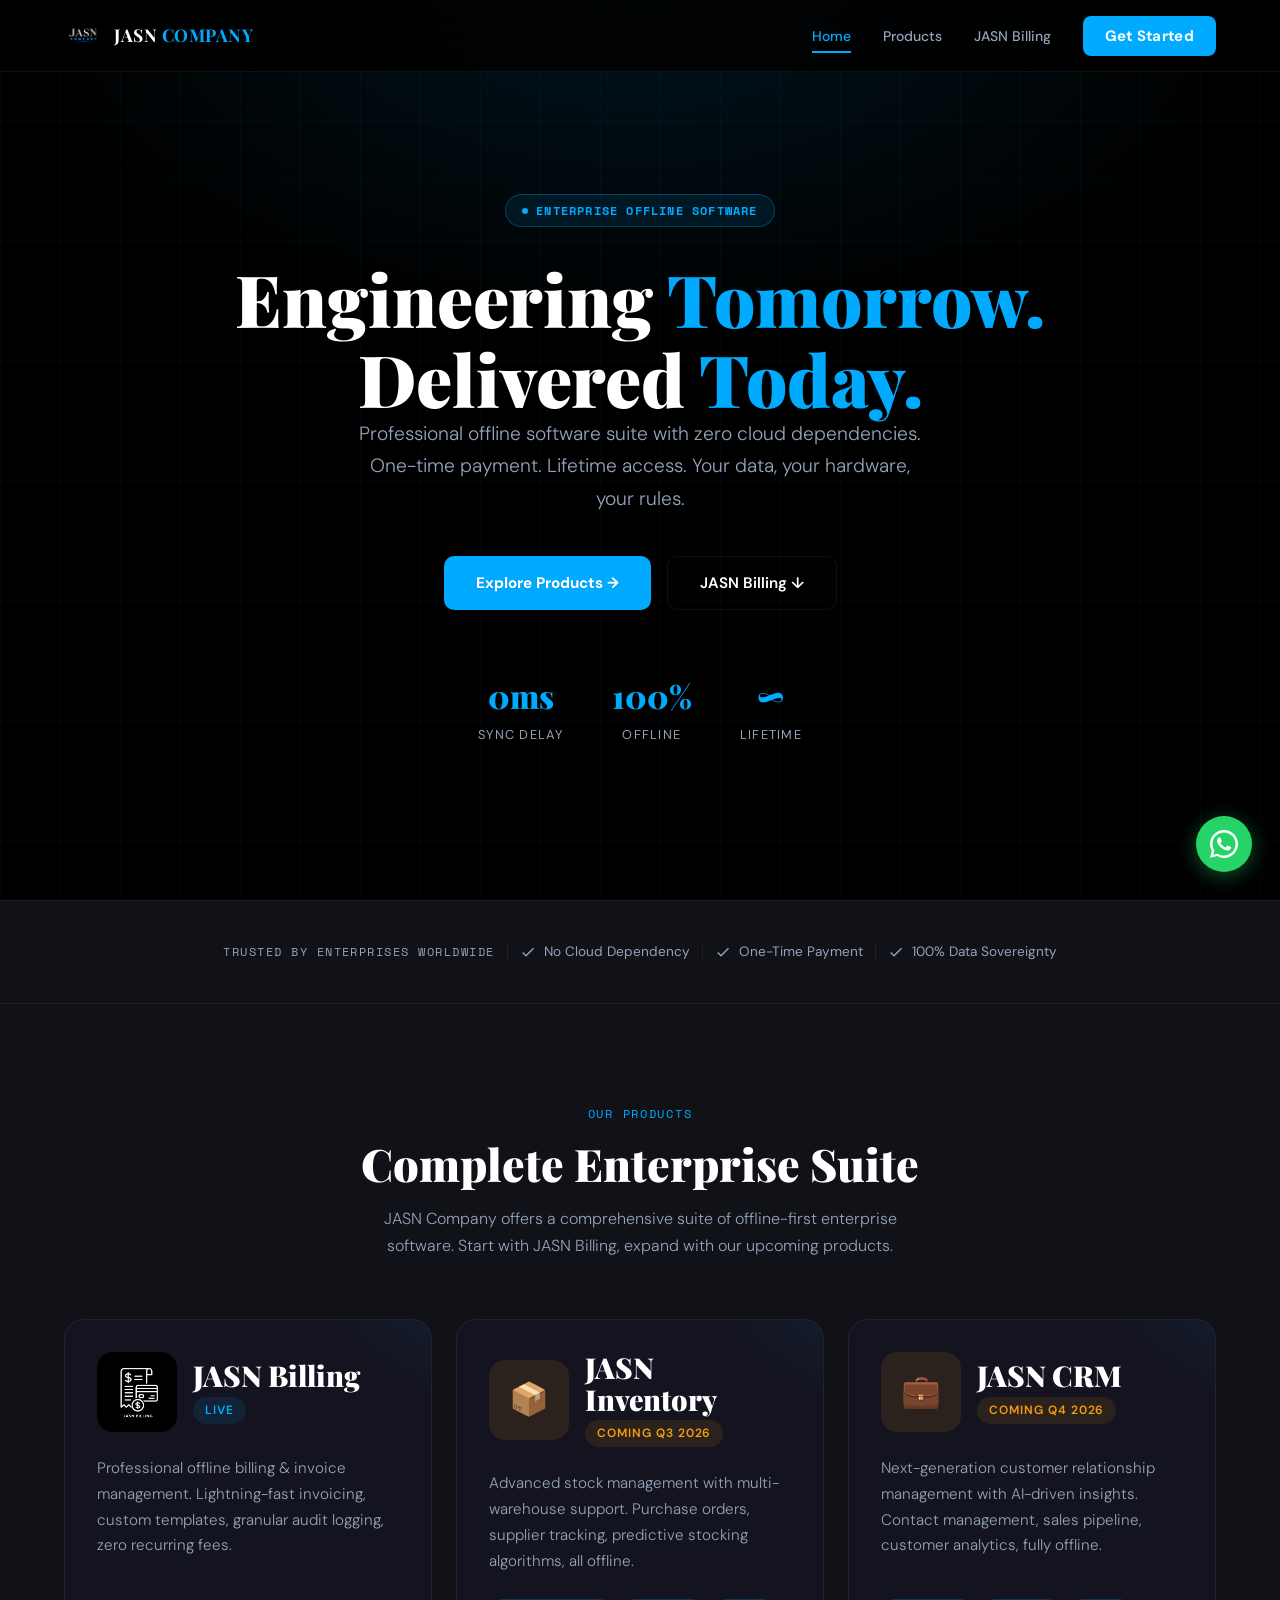
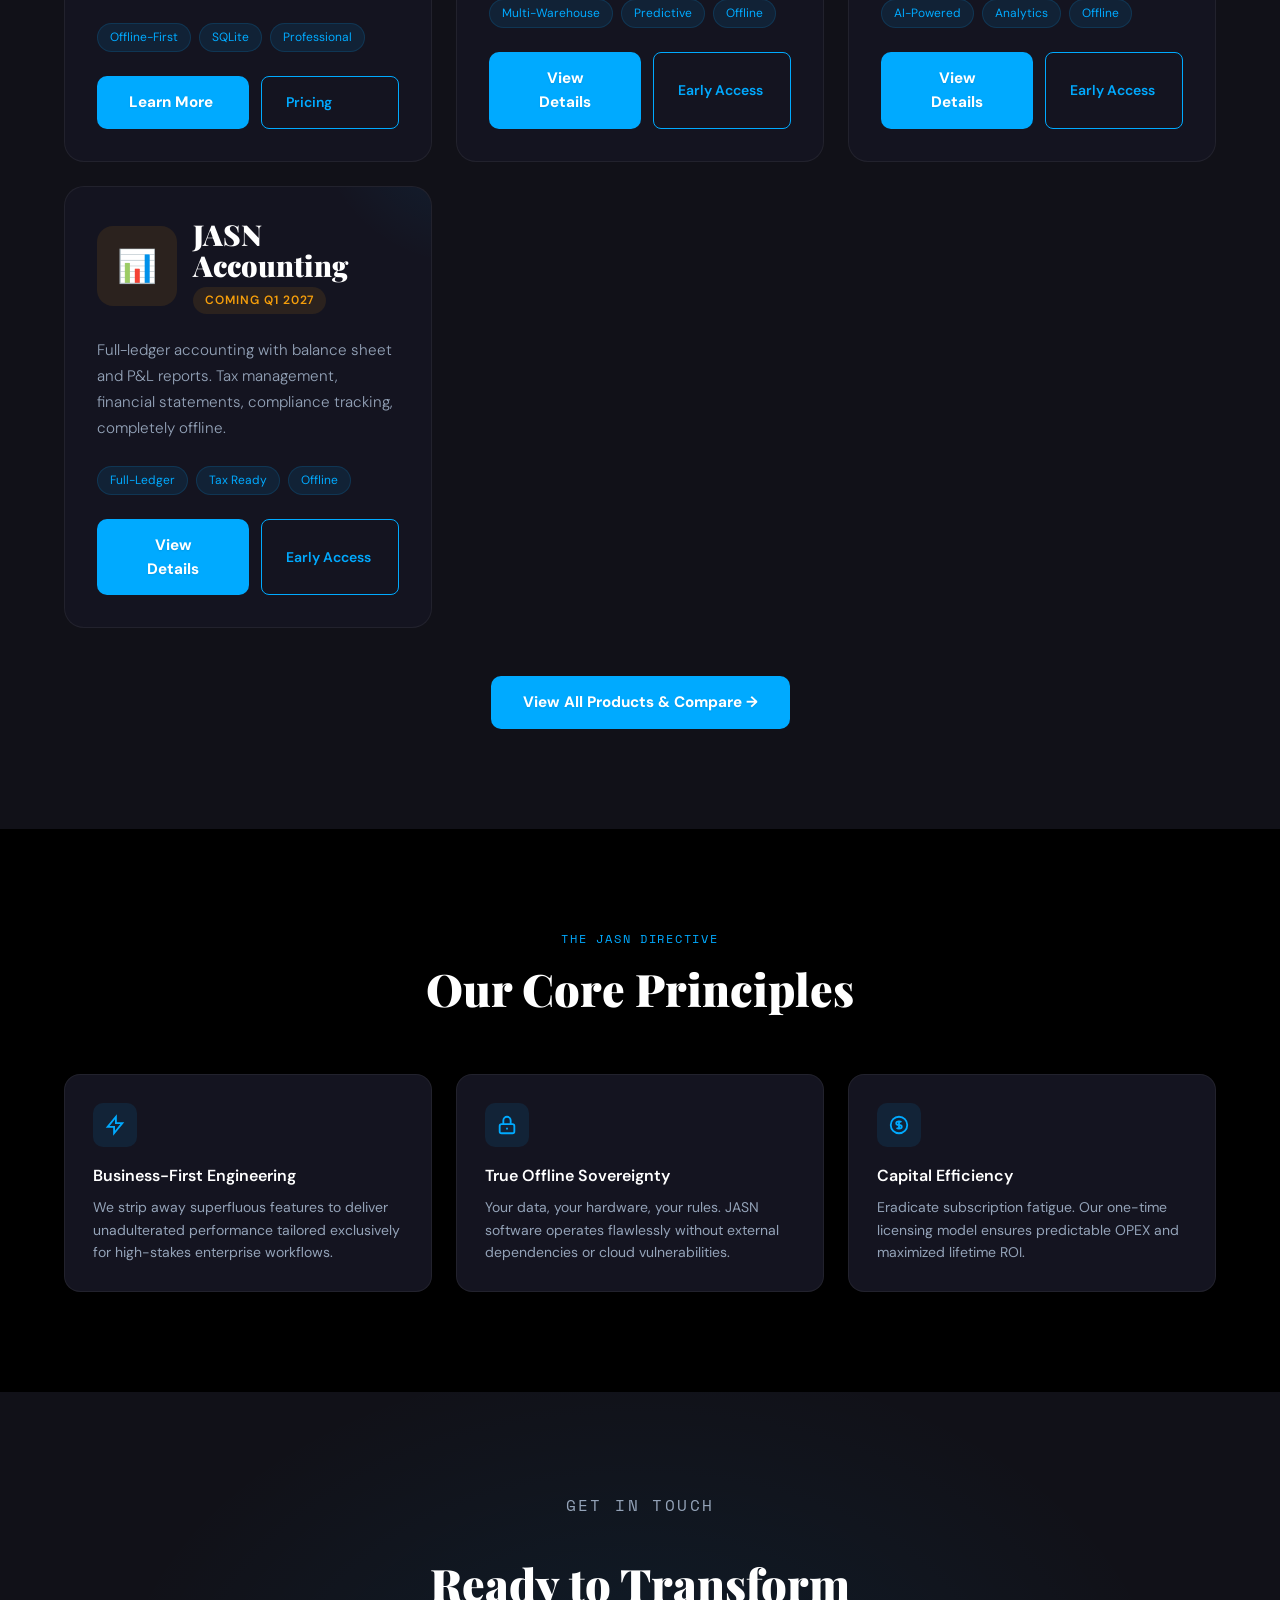
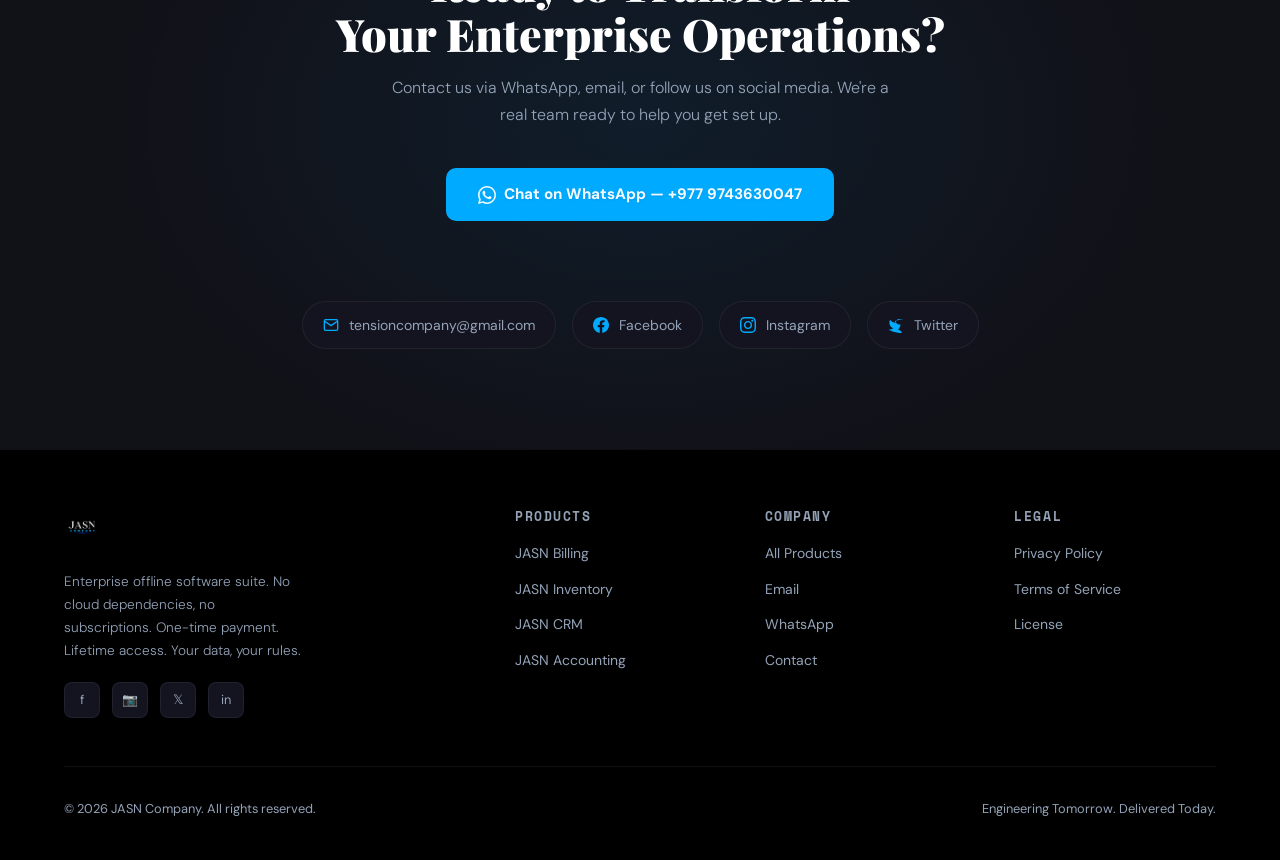
==== index.html @ 8cfd5a83 "Add files via upload" ====
<!DOCTYPE html>
<html lang="en">
<head>
    <meta charset="UTF-8">
    <meta name="viewport" content="width=device-width, initial-scale=1.0">
    <title>JASN Company – Enterprise Offline Software Suite</title>
    <meta name="description" content="JASN Company: Enterprise offline software suite. JASN Billing, Inventory, CRM, and Accounting. No cloud, no subscriptions, 100% data sovereignty.">
    <link rel="icon" href="assets/jasn-logo.png" type="image/png">
    <link rel="preconnect" href="https://fonts.googleapis.com">
    <link rel="preconnect" href="https://fonts.gstatic.com" crossorigin>
    <link href="https://fonts.googleapis.com/css2?family=Playfair+Display:wght@700;900&family=DM+Sans:wght@300;400;500;600;700&family=Space+Mono:wght@400;700&display=swap" rel="stylesheet">
    <link rel="stylesheet" href="css/styles.css">
    <style>
        .hero-content {
            position: relative;
            z-index: 1;
            max-width: 900px;
        }

        .trust-bar {
            padding: 40px 5%;
            border-top: 1px solid var(--border-light);
            border-bottom: 1px solid var(--border-light);
            background: var(--darker);
            display: flex;
            align-items: center;
            justify-content: center;
            gap: 12px;
            flex-wrap: wrap;
        }

        .trust-label {
            font-size: 0.78rem;
            color: var(--muted);
            text-transform: uppercase;
            letter-spacing: 0.12em;
            font-family: 'Space Mono', monospace;
        }

        .trust-divider {
            width: 1px;
            height: 20px;
            background: var(--border-light);
        }

        .trust-item {
            display: flex;
            align-items: center;
            gap: 8px;
            color: var(--muted);
            font-size: 0.85rem;
        }

        .hero-stats {
            display: flex;
            gap: 48px;
            justify-content: center;
            margin-top: 60px;
            flex-wrap: wrap;
        }

        .stat {
            text-align: center;
        }

        .stat-num {
            font-family: 'Playfair Display', serif;
            font-size: 2rem;
            font-weight: 900;
            color: var(--blue);
        }

        .stat-label {
            font-size: 0.8rem;
            color: var(--muted);
            text-transform: uppercase;
            letter-spacing: 0.1em;
            margin-top: 4px;
        }

        .cta-section {
            background: var(--darker);
            padding: 100px 5%;
            text-align: center;
            position: relative;
            overflow: hidden;
        }

        .cta-section::before {
            content: '';
            position: absolute;
            inset: 0;
            background: radial-gradient(ellipse 60% 80% at 50% 50%, rgba(0, 170, 255, 0.08) 0%, transparent 70%);
        }

        .cta-section h2 {
            position: relative;
            z-index: 1;
            margin-bottom: 16px;
        }

        .cta-section p {
            color: var(--muted);
            font-size: 1rem;
            margin-bottom: 40px;
            max-width: 500px;
            margin-left: auto;
            margin-right: auto;
            position: relative;
            z-index: 1;
        }

        .contact-grid {
            display: flex;
            flex-wrap: wrap;
            gap: 16px;
            justify-content: center;
            margin-top: 40px;
            position: relative;
            z-index: 1;
        }

        .contact-pill {
            display: flex;
            align-items: center;
            gap: 10px;
            background: var(--card);
            border: 1px solid var(--border-light);
            border-radius: 100px;
            padding: 12px 20px;
            text-decoration: none;
            color: var(--muted);
            font-size: 0.875rem;
            transition: all 0.2s;
        }

        .contact-pill:hover {
            border-color: var(--blue);
            color: var(--white);
        }

        .contact-pill svg {
            width: 16px;
            height: 16px;
            color: var(--blue);
        }
    </style>
</head>
<body>

    <!-- NAVIGATION -->
    <nav>
        <a href="index.html" class="nav-logo">
            <img src="assets/jasn-logo.png" alt="JASN Logo">
            <span class="nav-brand">JASN <span>COMPANY</span></span>
        </a>
        <ul class="nav-links">
            <li><a href="index.html">Home</a></li>
            <li><a href="pages/products.html">Products</a></li>
            <li><a href="pages/billing.html">JASN Billing</a></li>
            <li><a href="#contact" class="nav-cta">Get Started</a></li>
        </ul>
    </nav>

    <!-- HERO SECTION -->
    <section class="hero">
        <div class="hero-bg"></div>
        <div class="hero-grid"></div>
        <div class="hero-content">
            <div class="hero-badge">ENTERPRISE OFFLINE SOFTWARE</div>
            <h1>Engineering <em>Tomorrow.</em><br>Delivered <em>Today.</em></h1>
            <p>Professional offline software suite with zero cloud dependencies. One-time payment. Lifetime access. Your data, your hardware, your rules.</p>
            <div class="hero-btns">
                <a href="pages/products.html" class="btn-primary">Explore Products →</a>
                <a href="pages/billing.html" class="btn-secondary">JASN Billing ↓</a>
            </div>
            <div class="hero-stats">
                <div class="stat">
                    <div class="stat-num">0ms</div>
                    <div class="stat-label">Sync Delay</div>
                </div>
                <div class="stat">
                    <div class="stat-num">100%</div>
                    <div class="stat-label">Offline</div>
                </div>
                <div class="stat">
                    <div class="stat-num">∞</div>
                    <div class="stat-label">Lifetime</div>
                </div>
            </div>
        </div>
    </section>

    <!-- TRUST BAR -->
    <div class="trust-bar">
        <span class="trust-label">TRUSTED BY ENTERPRISES WORLDWIDE</span>
        <div class="trust-divider"></div>
        <div class="trust-item">
            <svg width="16" height="16" fill="currentColor" viewBox="0 0 24 24"><path d="M9 16.17L4.83 12l-1.42 1.41L9 19 21 7l-1.41-1.41z"/></svg>
            No Cloud Dependency
        </div>
        <div class="trust-divider"></div>
        <div class="trust-item">
            <svg width="16" height="16" fill="currentColor" viewBox="0 0 24 24"><path d="M9 16.17L4.83 12l-1.42 1.41L9 19 21 7l-1.41-1.41z"/></svg>
            One-Time Payment
        </div>
        <div class="trust-divider"></div>
        <div class="trust-item">
            <svg width="16" height="16" fill="currentColor" viewBox="0 0 24 24"><path d="M9 16.17L4.83 12l-1.42 1.41L9 19 21 7l-1.41-1.41z"/></svg>
            100% Data Sovereignty
        </div>
    </div>

    <!-- PRODUCTS PREVIEW SECTION -->
    <section class="section" style="background: var(--darker);">
        <div class="container">
            <div class="fade-up" style="text-align: center; margin-bottom: 48px;">
                <p class="section-label">Our Products</p>
                <h2 class="section-title">Complete Enterprise Suite</h2>
                <p class="section-sub" style="margin: 0 auto;">JASN Company offers a comprehensive suite of offline-first enterprise software. Start with JASN Billing, expand with our upcoming products.</p>
            </div>

            <div class="product-grid fade-up">
                <!-- JASN Billing -->
                <div class="product-card" data-product-status="live">
                    <div class="product-header">
                        <div class="product-icon">
                            <img src="assets/jasn_billing_icon.png" alt="JASN Billing">
                        </div>
                        <div class="product-info">
                            <h3>JASN Billing</h3>
                            <span class="product-status">Live</span>
                        </div>
                    </div>
                    <p class="product-desc">Professional offline billing & invoice management. Lightning-fast invoicing, custom templates, granular audit logging, zero recurring fees.</p>
                    <div class="product-tags">
                        <span class="tag">Offline-First</span>
                        <span class="tag">SQLite</span>
                        <span class="tag">Professional</span>
                    </div>
                    <div class="product-footer">
                        <a href="pages/billing.html" class="btn-primary">Learn More</a>
                        <a href="pages/billing.html" class="btn-outline">Pricing</a>
                    </div>
                </div>

                <!-- JASN Inventory -->
                <div class="product-card" data-product-status="coming-soon">
                    <div class="product-header">
                        <div class="product-icon" style="background: rgba(245, 158, 11, 0.1);">
                            <span style="font-size: 2rem;">📦</span>
                        </div>
                        <div class="product-info">
                            <h3>JASN Inventory</h3>
                            <span class="product-status coming-soon">Coming Q3 2026</span>
                        </div>
                    </div>
                    <p class="product-desc">Advanced stock management with multi-warehouse support. Purchase orders, supplier tracking, predictive stocking algorithms, all offline.</p>
                    <div class="product-tags">
                        <span class="tag">Multi-Warehouse</span>
                        <span class="tag">Predictive</span>
                        <span class="tag">Offline</span>
                    </div>
                    <div class="product-footer">
                        <a href="pages/inventory.html" class="btn-primary">View Details</a>
                        <a href="#" class="btn-outline" data-early-access-btn>Early Access</a>
                    </div>
                </div>

                <!-- JASN CRM -->
                <div class="product-card" data-product-status="coming-soon">
                    <div class="product-header">
                        <div class="product-icon" style="background: rgba(245, 158, 11, 0.1);">
                            <span style="font-size: 2rem;">💼</span>
                        </div>
                        <div class="product-info">
                            <h3>JASN CRM</h3>
                            <span class="product-status coming-soon">Coming Q4 2026</span>
                        </div>
                    </div>
                    <p class="product-desc">Next-generation customer relationship management with AI-driven insights. Contact management, sales pipeline, customer analytics, fully offline.</p>
                    <div class="product-tags">
                        <span class="tag">AI-Powered</span>
                        <span class="tag">Analytics</span>
                        <span class="tag">Offline</span>
                    </div>
                    <div class="product-footer">
                        <a href="pages/crm.html" class="btn-primary">View Details</a>
                        <a href="#" class="btn-outline" data-early-access-btn>Early Access</a>
                    </div>
                </div>

                <!-- JASN Accounting -->
                <div class="product-card" data-product-status="coming-soon">
                    <div class="product-header">
                        <div class="product-icon" style="background: rgba(245, 158, 11, 0.1);">
                            <span style="font-size: 2rem;">📊</span>
                        </div>
                        <div class="product-info">
                            <h3>JASN Accounting</h3>
                            <span class="product-status coming-soon">Coming Q1 2027</span>
                        </div>
                    </div>
                    <p class="product-desc">Full-ledger accounting with balance sheet and P&L reports. Tax management, financial statements, compliance tracking, completely offline.</p>
                    <div class="product-tags">
                        <span class="tag">Full-Ledger</span>
                        <span class="tag">Tax Ready</span>
                        <span class="tag">Offline</span>
                    </div>
                    <div class="product-footer">
                        <a href="pages/accounting.html" class="btn-primary">View Details</a>
                        <a href="#" class="btn-outline" data-early-access-btn>Early Access</a>
                    </div>
                </div>
            </div>

            <div style="text-align: center; margin-top: 48px;">
                <a href="pages/products.html" class="btn-primary">View All Products & Compare →</a>
            </div>
        </div>
    </section>

    <!-- CORE PRINCIPLES SECTION -->
    <section class="section" style="background: var(--black);">
        <div class="container">
            <div class="fade-up" style="text-align: center; margin-bottom: 48px;">
                <p class="section-label">The JASN Directive</p>
                <h2 class="section-title">Our Core Principles</h2>
            </div>

            <div class="features-grid fade-up">
                <div class="feat-card">
                    <div class="feat-icon"><svg fill="none" stroke="currentColor" stroke-width="2" viewBox="0 0 24 24"><path d="M13 10V3L4 14h7v7l9-11h-7z"/></svg></div>
                    <div class="feat-title">Business-First Engineering</div>
                    <div class="feat-desc">We strip away superfluous features to deliver unadulterated performance tailored exclusively for high-stakes enterprise workflows.</div>
                </div>

                <div class="feat-card">
                    <div class="feat-icon"><svg fill="none" stroke="currentColor" stroke-width="2" viewBox="0 0 24 24"><path d="M12 15v2m-6 4h12a2 2 0 002-2v-6a2 2 0 00-2-2H6a2 2 0 00-2 2v6a2 2 0 002 2zm10-10V7a4 4 0 00-8 0v4h8z"/></svg></div>
                    <div class="feat-title">True Offline Sovereignty</div>
                    <div class="feat-desc">Your data, your hardware, your rules. JASN software operates flawlessly without external dependencies or cloud vulnerabilities.</div>
                </div>

                <div class="feat-card">
                    <div class="feat-icon"><svg fill="none" stroke="currentColor" stroke-width="2" viewBox="0 0 24 24"><path d="M12 8c-1.657 0-3 .895-3 2s1.343 2 3 2 3 .895 3 2-1.343 2-3 2m0-8c1.11 0 2.08.402 2.599 1M12 8V7m0 1v8m0 0v1m0-1c-1.11 0-2.08-.402-2.599-1M21 12a9 9 0 11-18 0 9 9 0 0118 0z"/></svg></div>
                    <div class="feat-title">Capital Efficiency</div>
                    <div class="feat-desc">Eradicate subscription fatigue. Our one-time licensing model ensures predictable OPEX and maximized lifetime ROI.</div>
                </div>
            </div>
        </div>
    </section>

    <!-- CTA SECTION -->
    <section class="cta-section" id="contact">
        <p class="section-label">Get in Touch</p>
        <h2>Ready to Transform<br>Your Enterprise Operations?</h2>
        <p>Contact us via WhatsApp, email, or follow us on social media. We're a real team ready to help you get set up.</p>
        <a href="https://wa.me/9779743630047?text=Hi%20JASN%20Company!%20I%20want%20to%20know%20more%20about%20your%20products." target="_blank" class="btn-primary" style="display: inline-flex; margin-bottom: 40px;">
            <svg width="18" height="18" fill="white" viewBox="0 0 24 24"><path d="M17.472 14.382c-.297-.149-1.758-.867-2.03-.967-.273-.099-.471-.148-.67.15-.197.297-.767.966-.94 1.164-.173.199-.347.223-.644.075-.297-.15-1.255-.463-2.39-1.475-.883-.788-1.48-1.761-1.653-2.059-.173-.297-.018-.458.13-.606.134-.133.298-.347.446-.52.149-.174.198-.298.298-.497.099-.198.05-.371-.025-.52-.075-.149-.669-1.612-.916-2.207-.242-.579-.487-.5-.669-.51-.173-.008-.371-.01-.57-.01-.198 0-.52.074-.792.372-.272.297-1.04 1.016-1.04 2.479 0 1.462 1.065 2.875 1.213 3.074.149.198 2.096 3.2 5.077 4.487.709.306 1.262.489 1.694.625.712.227 1.36.195 1.871.118.571-.085 1.758-.719 2.006-1.413.248-.694.248-1.289.173-1.413-.074-.124-.272-.198-.57-.347z"/><path d="M12 0C5.373 0 0 5.373 0 12c0 2.123.557 4.116 1.529 5.849L.057 23.885l6.186-1.622A11.945 11.945 0 0 0 12 24c6.627 0 12-5.373 12-12S18.627 0 12 0zm0 21.882c-1.86 0-3.588-.505-5.073-1.383l-.362-.215-3.724.977.994-3.63-.234-.374A9.861 9.861 0 0 1 2.118 12C2.118 6.536 6.536 2.118 12 2.118s9.882 4.418 9.882 9.882-4.418 9.882-9.882 9.882z"/></svg>
            Chat on WhatsApp — +977 9743630047
        </a>
        <div class="contact-grid">
            <a href="mailto:tensioncompany@gmail.com" class="contact-pill">
                <svg fill="none" stroke="currentColor" stroke-width="2" viewBox="0 0 24 24"><path d="M4 4h16c1.1 0 2 .9 2 2v12c0 1.1-.9 2-2 2H4c-1.1 0-2-.9-2-2V6c0-1.1.9-2 2-2z"/><polyline points="22,6 12,13 2,6"/></svg>
                tensioncompany@gmail.com
            </a>
            <a href="https://facebook.com/jasncompany" target="_blank" class="contact-pill">
                <svg fill="currentColor" viewBox="0 0 24 24"><path d="M24 12.073c0-6.627-5.373-12-12-12s-12 5.373-12 12c0 5.99 4.388 10.954 10.125 11.854v-8.385H7.078v-3.47h3.047V9.43c0-3.007 1.792-4.669 4.533-4.669 1.312 0 2.686.235 2.686.235v2.953H15.83c-1.491 0-1.956.925-1.956 1.874v2.25h3.328l-.532 3.47h-2.796v8.385C19.612 23.027 24 18.062 24 12.073z"/></svg>
                Facebook
            </a>
            <a href="https://instagram.com/jasncompany" target="_blank" class="contact-pill">
                <svg fill="currentColor" viewBox="0 0 24 24"><path d="M12 2.163c3.204 0 3.584.012 4.85.07 3.252.148 4.771 1.691 4.919 4.919.058 1.265.069 1.645.069 4.849 0 3.205-.012 3.584-.069 4.849-.149 3.225-1.664 4.771-4.919 4.919-1.266.058-1.644.07-4.85.07-3.204 0-3.584-.012-4.849-.07-3.26-.149-4.771-1.699-4.919-4.92-.058-1.265-.07-1.644-.07-4.849 0-3.204.013-3.583.07-4.849.149-3.227 1.664-4.771 4.919-4.919 1.266-.057 1.645-.069 4.849-.069zm0-2.163c-3.259 0-3.667.014-4.947.072-4.358.2-6.78 2.618-6.98 6.98-.059 1.281-.073 1.689-.073 4.948 0 3.259.014 3.668.072 4.948.2 4.358 2.618 6.78 6.98 6.98 1.281.058 1.689.072 4.948.072 3.259 0 3.668-.014 4.948-.072 4.354-.2 6.782-2.618 6.979-6.98.059-1.28.073-1.689.073-4.948 0-3.259-.014-3.667-.072-4.947-.196-4.354-2.617-6.78-6.979-6.98-1.281-.059-1.69-.073-4.949-.073zm0 5.838c-3.403 0-6.162 2.759-6.162 6.162s2.759 6.163 6.162 6.163 6.162-2.759 6.162-6.163c0-3.403-2.759-6.162-6.162-6.162zm0 10.162c-2.209 0-4-1.79-4-4 0-2.209 1.791-4 4-4s4 1.791 4 4c0 2.21-1.791 4-4 4zm6.406-11.845c-.796 0-1.441.645-1.441 1.44s.645 1.44 1.441 1.44c.795 0 1.439-.645 1.439-1.44s-.644-1.44-1.439-1.44z"/></svg>
                Instagram
            </a>
            <a href="https://twitter.com/jasncompany" target="_blank" class="contact-pill">
                <svg fill="currentColor" viewBox="0 0 24 24"><path d="M23 3a10.9 10.9 0 01-3.14 1.53 4.48 4.48 0 00-7.86 3v1A10.66 10.66 0 013 4s-4 9 5 13a11.64 11.64 0 01-7 2s9 5 20 5a9.5 9.5 0 00-9-5.5c4.75 2.25 7-7 7-7a10.6 10.6 0 01-9-5.5z"/></svg>
                Twitter
            </a>
        </div>
    </section>

    <!-- FOOTER -->
    <footer>
        <div class="footer-grid">
            <div class="footer-brand">
                <img src="assets/jasn-logo.png" alt="JASN Logo">
                <p>Enterprise offline software suite. No cloud dependencies, no subscriptions. One-time payment. Lifetime access. Your data, your rules.</p>
                <div class="footer-socials">
                    <a href="https://facebook.com/jasncompany" target="_blank" class="social-link">f</a>
                    <a href="https://instagram.com/jasncompany" target="_blank" class="social-link">📷</a>
                    <a href="https://twitter.com/jasncompany" target="_blank" class="social-link">𝕏</a>
                    <a href="https://linkedin.com/company/jasncompany" target="_blank" class="social-link">in</a>
                </div>
            </div>
            <div class="footer-col">
                <h4>Products</h4>
                <ul>
                    <li><a href="pages/billing.html">JASN Billing</a></li>
                    <li><a href="pages/inventory.html">JASN Inventory</a></li>
                    <li><a href="pages/crm.html">JASN CRM</a></li>
                    <li><a href="pages/accounting.html">JASN Accounting</a></li>
                </ul>
            </div>
            <div class="footer-col">
                <h4>Company</h4>
                <ul>
                    <li><a href="pages/products.html">All Products</a></li>
                    <li><a href="mailto:tensioncompany@gmail.com">Email</a></li>
                    <li><a href="https://wa.me/9779743630047" target="_blank">WhatsApp</a></li>
                    <li><a href="#contact">Contact</a></li>
                </ul>
            </div>
            <div class="footer-col">
                <h4>Legal</h4>
                <ul>
                    <li><a href="#">Privacy Policy</a></li>
                    <li><a href="#">Terms of Service</a></li>
                    <li><a href="#">License</a></li>
                </ul>
            </div>
        </div>
        <div class="footer-bottom">
            <span>&copy; 2026 JASN Company. All rights reserved.</span>
            <span>Engineering Tomorrow. Delivered Today.</span>
        </div>
    </footer>

    <!-- WHATSAPP FLOAT -->
    <a href="https://wa.me/9779743630047" target="_blank" class="wa-float" title="Chat with us on WhatsApp">
        <svg fill="white" viewBox="0 0 24 24"><path d="M17.472 14.382c-.297-.149-1.758-.867-2.03-.967-.273-.099-.471-.148-.67.15-.197.297-.767.966-.94 1.164-.173.199-.347.223-.644.075-.297-.15-1.255-.463-2.39-1.475-.883-.788-1.48-1.761-1.653-2.059-.173-.297-.018-.458.13-.606.134-.133.298-.347.446-.52.149-.174.198-.298.298-.497.099-.198.05-.371-.025-.52-.075-.149-.669-1.612-.916-2.207-.242-.579-.487-.5-.669-.51-.173-.008-.371-.01-.57-.01-.198 0-.52.074-.792.372-.272.297-1.04 1.016-1.04 2.479 0 1.462 1.065 2.875 1.213 3.074.149.198 2.096 3.2 5.077 4.487.709.306 1.262.489 1.694.625.712.227 1.36.195 1.871.118.571-.085 1.758-.719 2.006-1.413.248-.694.248-1.289.173-1.413-.074-.124-.272-.198-.57-.347z"/><path d="M12 0C5.373 0 0 5.373 0 12c0 2.123.557 4.116 1.529 5.849L.057 23.885l6.186-1.622A11.945 11.945 0 0 0 12 24c6.627 0 12-5.373 12-12S18.627 0 12 0zm0 21.882c-1.86 0-3.588-.505-5.073-1.383l-.362-.215-3.724.977.994-3.63-.234-.374A9.861 9.861 0 0 1 2.118 12C2.118 6.536 6.536 2.118 12 2.118s9.882 4.418 9.882 9.882-4.418 9.882-9.882 9.882z"/></svg>
    </a>

    <script src="js/script.js"></script>
</body>
</html>
---- css/styles.css ----
/* ============================================================================
   JASN COMPANY - MODERN PRODUCT-CENTRIC WEBSITE
   Color Scheme: Obsidian Black & Electric Blue
   ============================================================================ */

:root {
    --black: #000000;
    --dark: #0d0d12;
    --darker: #111118;
    --card: #141420;
    --blue: #00aaff;
    --blue-glow: #38bdf8;
    --blue-dim: #0369a1;
    --white: #ffffff;
    --muted: #94a3b8;
    --border: rgba(0, 170, 255, 0.15);
    --border-light: rgba(255, 255, 255, 0.06);
    --success: #10b981;
    --warning: #f59e0b;
}

* {
    margin: 0;
    padding: 0;
    box-sizing: border-box;
}

html {
    scroll-behavior: smooth;
}

body {
    background: var(--black);
    color: var(--white);
    font-family: 'DM Sans', sans-serif;
    line-height: 1.6;
    overflow-x: hidden;
}

/* ============================================================================
   TYPOGRAPHY
   ============================================================================ */

h1, h2, h3, h4, h5, h6 {
    font-family: 'Playfair Display', serif;
    font-weight: 900;
    line-height: 1.1;
}

h1 {
    font-size: clamp(2.5rem, 6vw, 4.5rem);
}

h2 {
    font-size: clamp(1.8rem, 4vw, 2.8rem);
}

h3 {
    font-size: clamp(1.3rem, 3vw, 1.8rem);
}

p {
    font-weight: 300;
    line-height: 1.7;
}

/* ============================================================================
   NAVIGATION
   ============================================================================ */

nav {
    position: fixed;
    top: 0;
    left: 0;
    right: 0;
    z-index: 100;
    padding: 0 5%;
    height: 72px;
    display: flex;
    align-items: center;
    justify-content: space-between;
    border-bottom: 1px solid var(--border-light);
    backdrop-filter: blur(20px);
    background: rgba(0, 0, 0, 0.85);
}

.nav-logo {
    display: flex;
    align-items: center;
    gap: 12px;
    text-decoration: none;
}

.nav-logo img {
    height: 38px;
    width: 38px;
    border-radius: 8px;
    object-fit: cover;
}

.nav-brand {
    font-family: 'Playfair Display', serif;
    font-size: 1.1rem;
    font-weight: 700;
    letter-spacing: 0.03em;
    color: var(--white);
}

.nav-brand span {
    color: var(--blue);
}

.nav-links {
    display: flex;
    align-items: center;
    gap: 32px;
    list-style: none;
}

.nav-links a {
    color: var(--muted);
    text-decoration: none;
    font-size: 0.875rem;
    font-weight: 500;
    transition: color 0.2s;
    position: relative;
}

.nav-links a:hover,
.nav-links a.active {
    color: var(--blue);
}

.nav-links a.active::after {
    content: '';
    position: absolute;
    bottom: -8px;
    left: 0;
    right: 0;
    height: 2px;
    background: var(--blue);
}

.nav-cta {
    background: var(--blue);
    color: #FFFFFF !important;
    padding: 10px 22px;
    border-radius: 8px;
    font-weight: 700 !important;
    font-size: 15px !important;
    text-decoration: none;
    transition: background 0.2s;
    border: none;
    cursor: pointer;
    letter-spacing: 0.3px;
}

.nav-cta:hover {
    background: var(--blue-glow);
}

@media (max-width: 768px) {
    .nav-links {
        display: none;
    }

    nav {
        padding: 0 4%;
    }
}

/* ============================================================================
   BUTTONS
   ============================================================================ */

.btn-primary {
    background: var(--blue);
    color: #ffffff;
    padding: 14px 32px;
    border-radius: 10px;
    font-weight: 800;
    text-shadow: 0 1px 2px rgba(0, 0, 0, 0.1);
    font-size: 0.95rem;
    text-decoration: none;
    display: inline-flex;
    align-items: center;
    gap: 8px;
    transition: all 0.2s;
    border: none;
    cursor: pointer;
}

.btn-primary:hover {
    background: var(--blue-glow);
    transform: translateY(-1px);
}

.btn-secondary {
    background: transparent;
    color: var(--white);
    padding: 14px 32px;
    border-radius: 10px;
    font-weight: 600;
    font-size: 0.95rem;
    text-decoration: none;
    border: 1px solid var(--border-light);
    display: inline-flex;
    align-items: center;
    gap: 8px;
    transition: all 0.2s;
    cursor: pointer;
}

.btn-secondary:hover {
    border-color: var(--blue);
    color: var(--blue);
}

.btn-outline {
    background: transparent;
    color: var(--blue);
    padding: 12px 24px;
    border-radius: 8px;
    font-weight: 600;
    font-size: 0.875rem;
    text-decoration: none;
    border: 1px solid var(--blue);
    display: inline-flex;
    align-items: center;
    gap: 8px;
    transition: all 0.2s;
    cursor: pointer;
}

.btn-outline:hover {
    background: rgba(0, 170, 255, 0.1);
}

/* ============================================================================
   SECTIONS & CONTAINERS
   ============================================================================ */

.section {
    padding: 100px 5%;
}

.container {
    max-width: 1200px;
    margin: 0 auto;
}

.section-label {
    font-family: 'Space Mono', monospace;
    font-size: 0.72rem;
    text-transform: uppercase;
    letter-spacing: 0.15em;
    color: var(--blue);
    margin-bottom: 16px;
}

.section-title {
    margin-bottom: 16px;
}

.section-sub {
    color: var(--muted);
    font-size: 1rem;
    max-width: 560px;
    font-weight: 300;
}

/* ============================================================================
   HERO SECTION
   ============================================================================ */

.hero {
    min-height: 100vh;
    display: flex;
    align-items: center;
    justify-content: center;
    text-align: center;
    padding: 120px 5% 80px;
    position: relative;
    overflow: hidden;
}

.hero-bg {
    position: absolute;
    inset: 0;
    background: radial-gradient(ellipse 80% 60% at 50% 0%, rgba(0, 170, 255, 0.12) 0%, transparent 60%);
    pointer-events: none;
}

.hero-grid {
    position: absolute;
    inset: 0;
    background-image: linear-gradient(rgba(0, 170, 255, 0.04) 1px, transparent 1px), linear-gradient(90deg, rgba(0, 170, 255, 0.04) 1px, transparent 1px);
    background-size: 60px 60px;
    pointer-events: none;
}

.hero-badge {
    display: inline-flex;
    align-items: center;
    gap: 8px;
    background: rgba(0, 170, 255, 0.1);
    border: 1px solid rgba(0, 170, 255, 0.3);
    border-radius: 100px;
    padding: 6px 16px;
    font-size: 0.75rem;
    font-weight: 600;
    color: var(--blue);
    letter-spacing: 0.1em;
    text-transform: uppercase;
    margin-bottom: 32px;
    font-family: 'Space Mono', monospace;
}

.hero-badge::before {
    content: '';
    width: 6px;
    height: 6px;
    background: var(--blue);
    border-radius: 50%;
    animation: pulse 2s infinite;
}

@keyframes pulse {
    0%, 100% { opacity: 1; }
    50% { opacity: 0.3; }
}

.hero h1 em {
    font-style: normal;
    color: var(--blue);
}

.hero p {
    font-size: clamp(1rem, 2vw, 1.2rem);
    color: var(--muted);
    max-width: 580px;
    margin: 0 auto 40px;
}

.hero-btns {
    display: flex;
    gap: 16px;
    justify-content: center;
    flex-wrap: wrap;
    margin-bottom: 60px;
}

/* ============================================================================
   PRODUCT CARDS
   ============================================================================ */

.product-grid {
    display: grid;
    grid-template-columns: repeat(auto-fit, minmax(300px, 1fr));
    gap: 24px;
    margin: 60px 0 0;
}

.product-card {
    background: var(--card);
    border: 1px solid var(--border-light);
    border-radius: 20px;
    padding: 32px;
    transition: all 0.3s;
    position: relative;
    overflow: hidden;
    display: flex;
    flex-direction: column;
}

.product-card::before {
    content: '';
    position: absolute;
    top: -50%;
    right: -50%;
    width: 300px;
    height: 300px;
    background: radial-gradient(circle, rgba(0, 170, 255, 0.1) 0%, transparent 70%);
    pointer-events: none;
}

.product-card:hover {
    border-color: var(--border);
    transform: translateY(-8px);
    box-shadow: 0 20px 60px rgba(0, 170, 255, 0.1);
}

.product-header {
    display: flex;
    align-items: center;
    gap: 16px;
    margin-bottom: 24px;
    position: relative;
    z-index: 1;
}

.product-icon {
    width: 80px;
    height: 80px;
    background: rgba(0, 170, 255, 0.1);
    border-radius: 16px;
    display: flex;
    align-items: center;
    justify-content: center;
    overflow: hidden;
    flex-shrink: 0;
}

.product-icon img {
    width: 100%;
    height: 100%;
    object-fit: cover;
}

.product-info h3 {
    margin-bottom: 4px;
}

.product-status {
    display: inline-flex;
    align-items: center;
    gap: 6px;
    font-size: 0.75rem;
    font-weight: 600;
    text-transform: uppercase;
    letter-spacing: 0.08em;
    padding: 4px 12px;
    border-radius: 100px;
    background: rgba(0, 170, 255, 0.1);
    color: var(--blue);
}

.product-status.coming-soon {
    background: rgba(245, 158, 11, 0.1);
    color: var(--warning);
}

.product-desc {
    color: var(--muted);
    font-size: 0.95rem;
    margin-bottom: 24px;
    flex-grow: 1;
    position: relative;
    z-index: 1;
}

.product-tags {
    display: flex;
    flex-wrap: wrap;
    gap: 8px;
    margin-bottom: 24px;
    position: relative;
    z-index: 1;
}

.tag {
    background: rgba(0, 170, 255, 0.1);
    border: 1px solid var(--border);
    border-radius: 100px;
    padding: 4px 12px;
    font-size: 0.75rem;
    color: var(--blue);
}

.product-footer {
    display: flex;
    gap: 12px;
    position: relative;
    z-index: 1;
}

.product-footer a {
    flex: 1;
    text-align: center;
}

/* ============================================================================
   PRODUCT COMPARISON TABLE
   ============================================================================ */

.comparison-table {
    width: 100%;
    border-collapse: collapse;
    margin: 40px 0;
    background: var(--card);
    border: 1px solid var(--border-light);
    border-radius: 16px;
    overflow: hidden;
}

.comparison-table thead {
    background: var(--darker);
}

.comparison-table th {
    padding: 20px;
    text-align: left;
    font-weight: 600;
    border-bottom: 1px solid var(--border-light);
    color: var(--white);
}

.comparison-table td {
    padding: 16px 20px;
    border-bottom: 1px solid var(--border-light);
    color: var(--muted);
}

.comparison-table tr:last-child td {
    border-bottom: none;
}

.comparison-table .check {
    color: var(--success);
    font-weight: bold;
}

.comparison-table .cross {
    color: var(--muted);
}

/* ============================================================================
   PRODUCT TIMELINE
   ============================================================================ */

.timeline {
    position: relative;
    padding: 40px 0;
}

.timeline::before {
    content: '';
    position: absolute;
    left: 50%;
    transform: translateX(-50%);
    width: 2px;
    height: 100%;
    background: var(--border);
}

.timeline-item {
    margin-bottom: 40px;
    position: relative;
}

.timeline-item:nth-child(odd) {
    padding-right: 52%;
    text-align: right;
}

.timeline-item:nth-child(even) {
    padding-left: 52%;
    text-align: left;
}

.timeline-dot {
    position: absolute;
    left: 50%;
    top: 0;
    transform: translateX(-50%);
    width: 16px;
    height: 16px;
    background: var(--blue);
    border: 4px solid var(--black);
    border-radius: 50%;
    z-index: 2;
}

.timeline-content {
    background: var(--card);
    border: 1px solid var(--border-light);
    border-radius: 12px;
    padding: 24px;
}

.timeline-date {
    font-family: 'Space Mono', monospace;
    font-size: 0.85rem;
    color: var(--blue);
    font-weight: 600;
    margin-bottom: 8px;
}

.timeline-title {
    font-size: 1.2rem;
    font-weight: 600;
    margin-bottom: 8px;
}

.timeline-desc {
    color: var(--muted);
    font-size: 0.95rem;
}

@media (max-width: 768px) {
    .timeline::before {
        left: 0;
    }

    .timeline-dot {
        left: 0;
    }

    .timeline-item:nth-child(odd),
    .timeline-item:nth-child(even) {
        padding-left: 40px;
        padding-right: 0;
        text-align: left;
    }
}

/* ============================================================================
   FEATURES GRID
   ============================================================================ */

.features-grid {
    display: grid;
    grid-template-columns: repeat(auto-fit, minmax(280px, 1fr));
    gap: 24px;
    margin: 60px 0 0;
}

.feat-card {
    background: var(--card);
    border: 1px solid var(--border-light);
    border-radius: 16px;
    padding: 28px;
    transition: all 0.2s;
}

.feat-card:hover {
    border-color: var(--border);
    transform: translateY(-4px);
}

.feat-icon {
    width: 44px;
    height: 44px;
    background: rgba(0, 170, 255, 0.1);
    border-radius: 10px;
    display: flex;
    align-items: center;
    justify-content: center;
    margin-bottom: 16px;
    color: var(--blue);
}

.feat-icon svg {
    width: 22px;
    height: 22px;
}

.feat-title {
    font-weight: 600;
    font-size: 1rem;
    margin-bottom: 8px;
}

.feat-desc {
    color: var(--muted);
    font-size: 0.875rem;
    line-height: 1.6;
}

/* ============================================================================
   PRICING CARDS
   ============================================================================ */

.pricing-card {
    background: var(--card);
    border: 1px solid var(--border);
    border-radius: 24px;
    padding: 48px;
    text-align: center;
    position: relative;
    overflow: hidden;
}

.pricing-card::before {
    content: '';
    position: absolute;
    top: 0;
    left: 0;
    right: 0;
    height: 2px;
    background: linear-gradient(90deg, transparent, var(--blue), transparent);
}

.pricing-label {
    font-size: 0.78rem;
    text-transform: uppercase;
    letter-spacing: 0.15em;
    color: var(--blue);
    font-family: 'Space Mono', monospace;
    margin-bottom: 16px;
}

.pricing-title {
    font-size: 1.6rem;
    font-weight: 700;
    margin-bottom: 8px;
}

.pricing-amount {
    font-family: 'Playfair Display', serif;
    font-size: 3.5rem;
    font-weight: 900;
    color: var(--blue);
    line-height: 1;
    margin-bottom: 8px;
}

.pricing-note {
    color: var(--muted);
    font-size: 0.875rem;
    margin-bottom: 32px;
}

.pricing-features {
    list-style: none;
    text-align: left;
    margin-bottom: 32px;
}

.pricing-features li {
    padding: 10px 0;
    border-bottom: 1px solid var(--border-light);
    font-size: 0.9rem;
    display: flex;
    align-items: center;
    gap: 10px;
    color: var(--muted);
}

.pricing-features li:last-child {
    border: none;
}

.check {
    color: var(--blue);
    font-size: 1rem;
}

.guarantee {
    background: rgba(0, 170, 255, 0.06);
    border: 1px solid var(--border);
    border-radius: 10px;
    padding: 16px;
    margin-top: 24px;
    font-size: 0.85rem;
    color: var(--muted);
}

/* ============================================================================
   FOOTER
   ============================================================================ */

footer {
    background: var(--black);
    border-top: 1px solid var(--border-light);
    padding: 60px 5% 40px;
}

.footer-grid {
    display: grid;
    grid-template-columns: 2fr 1fr 1fr 1fr;
    gap: 48px;
    max-width: 1200px;
    margin: 0 auto;
    margin-bottom: 48px;
}

@media (max-width: 900px) {
    .footer-grid {
        grid-template-columns: 1fr 1fr;
    }
}

@media (max-width: 500px) {
    .footer-grid {
        grid-template-columns: 1fr;
    }
}

.footer-brand img {
    height: 36px;
    border-radius: 6px;
    margin-bottom: 16px;
}

.footer-brand p {
    color: var(--muted);
    font-size: 0.85rem;
    line-height: 1.7;
    max-width: 240px;
}

.footer-socials {
    display: flex;
    gap: 12px;
    margin-top: 20px;
}

.social-link {
    width: 36px;
    height: 36px;
    background: var(--card);
    border: 1px solid var(--border-light);
    border-radius: 8px;
    display: flex;
    align-items: center;
    justify-content: center;
    color: var(--muted);
    text-decoration: none;
    transition: all 0.2s;
    font-size: 0.8rem;
}

.social-link:hover {
    border-color: var(--blue);
    color: var(--blue);
}

.footer-col h4 {
    font-size: 0.8rem;
    text-transform: uppercase;
    letter-spacing: 0.12em;
    color: var(--muted);
    margin-bottom: 16px;
    font-family: 'Space Mono', monospace;
}

.footer-col ul {
    list-style: none;
}

.footer-col li {
    margin-bottom: 10px;
}

.footer-col a {
    color: var(--muted);
    text-decoration: none;
    font-size: 0.875rem;
    transition: color 0.2s;
}

.footer-col a:hover {
    color: var(--white);
}

.footer-bottom {
    border-top: 1px solid var(--border-light);
    padding-top: 32px;
    display: flex;
    justify-content: space-between;
    align-items: center;
    flex-wrap: wrap;
    gap: 16px;
    max-width: 1200px;
    margin: 0 auto;
    color: var(--muted);
    font-size: 0.8rem;
}

/* ============================================================================
   WHATSAPP FLOAT
   ============================================================================ */

.wa-float {
    position: fixed;
    bottom: 28px;
    right: 28px;
    z-index: 999;
    background: #25d366;
    width: 56px;
    height: 56px;
    border-radius: 50%;
    display: flex;
    align-items: center;
    justify-content: center;
    text-decoration: none;
    box-shadow: 0 4px 20px rgba(37, 211, 102, 0.4);
    transition: transform 0.2s;
}

.wa-float:hover {
    transform: scale(1.1);
}

.wa-float svg {
    width: 28px;
    height: 28px;
    fill: white;
}

/* ============================================================================
   ANIMATIONS
   ============================================================================ */

.fade-up {
    opacity: 0;
    transform: translateY(30px);
    transition: opacity 0.6s, transform 0.6s;
}

.fade-up.visible {
    opacity: 1;
    transform: none;
}

.slide-in {
    animation: slideIn 0.6s ease-out;
}

@keyframes slideIn {
    from {
        opacity: 0;
        transform: translateX(-30px);
    }
    to {
        opacity: 1;
        transform: translateX(0);
    }
}

/* ============================================================================
   RESPONSIVE
   ============================================================================ */

@media (max-width: 768px) {
    .section {
        padding: 60px 5%;
    }

    h1 {
        font-size: 2rem;
    }

    h2 {
        font-size: 1.5rem;
    }

    .product-grid {
        grid-template-columns: 1fr;
    }

    .features-grid {
        grid-template-columns: 1fr;
    }
}

@media (max-width: 480px) {
    .section {
        padding: 40px 4%;
    }

    .hero {
        padding: 80px 4% 60px;
    }

    .pricing-card {
        padding: 32px 24px;
    }

    .pricing-amount {
        font-size: 2.5rem;
    }
}
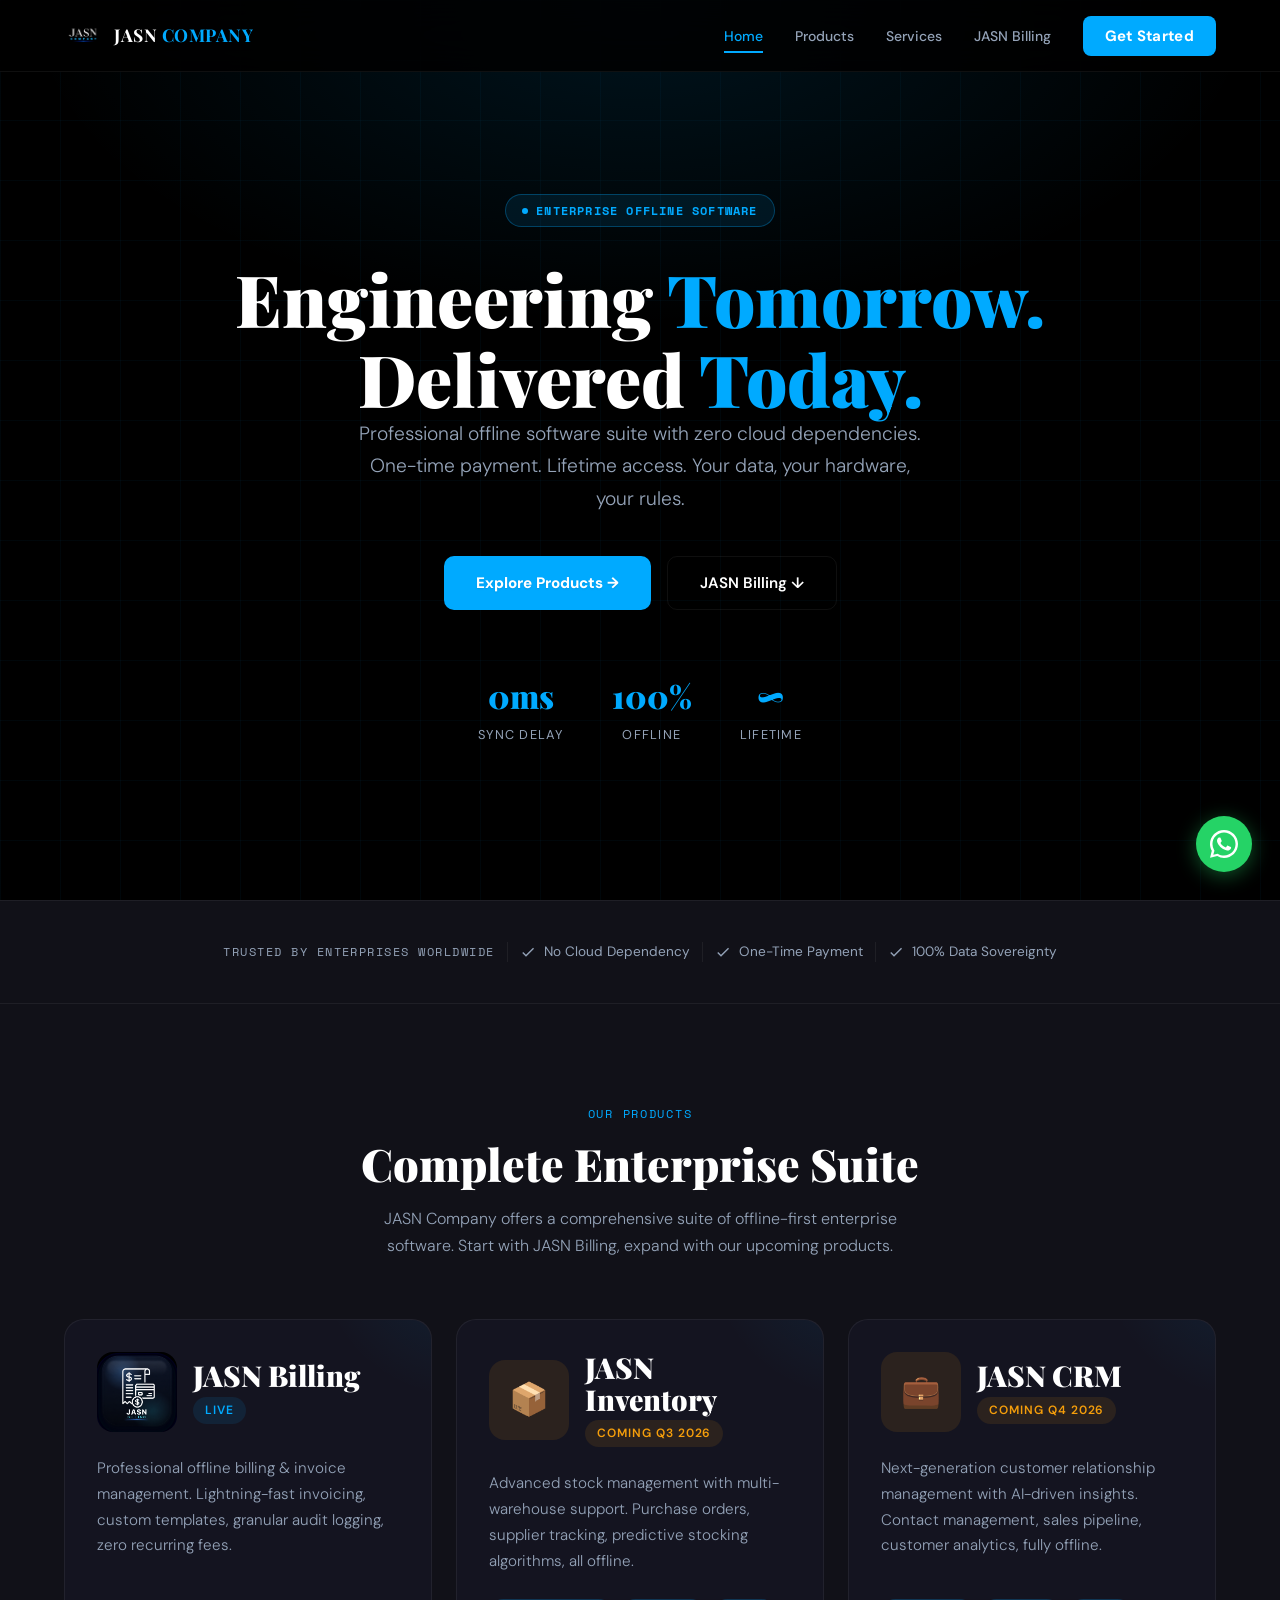
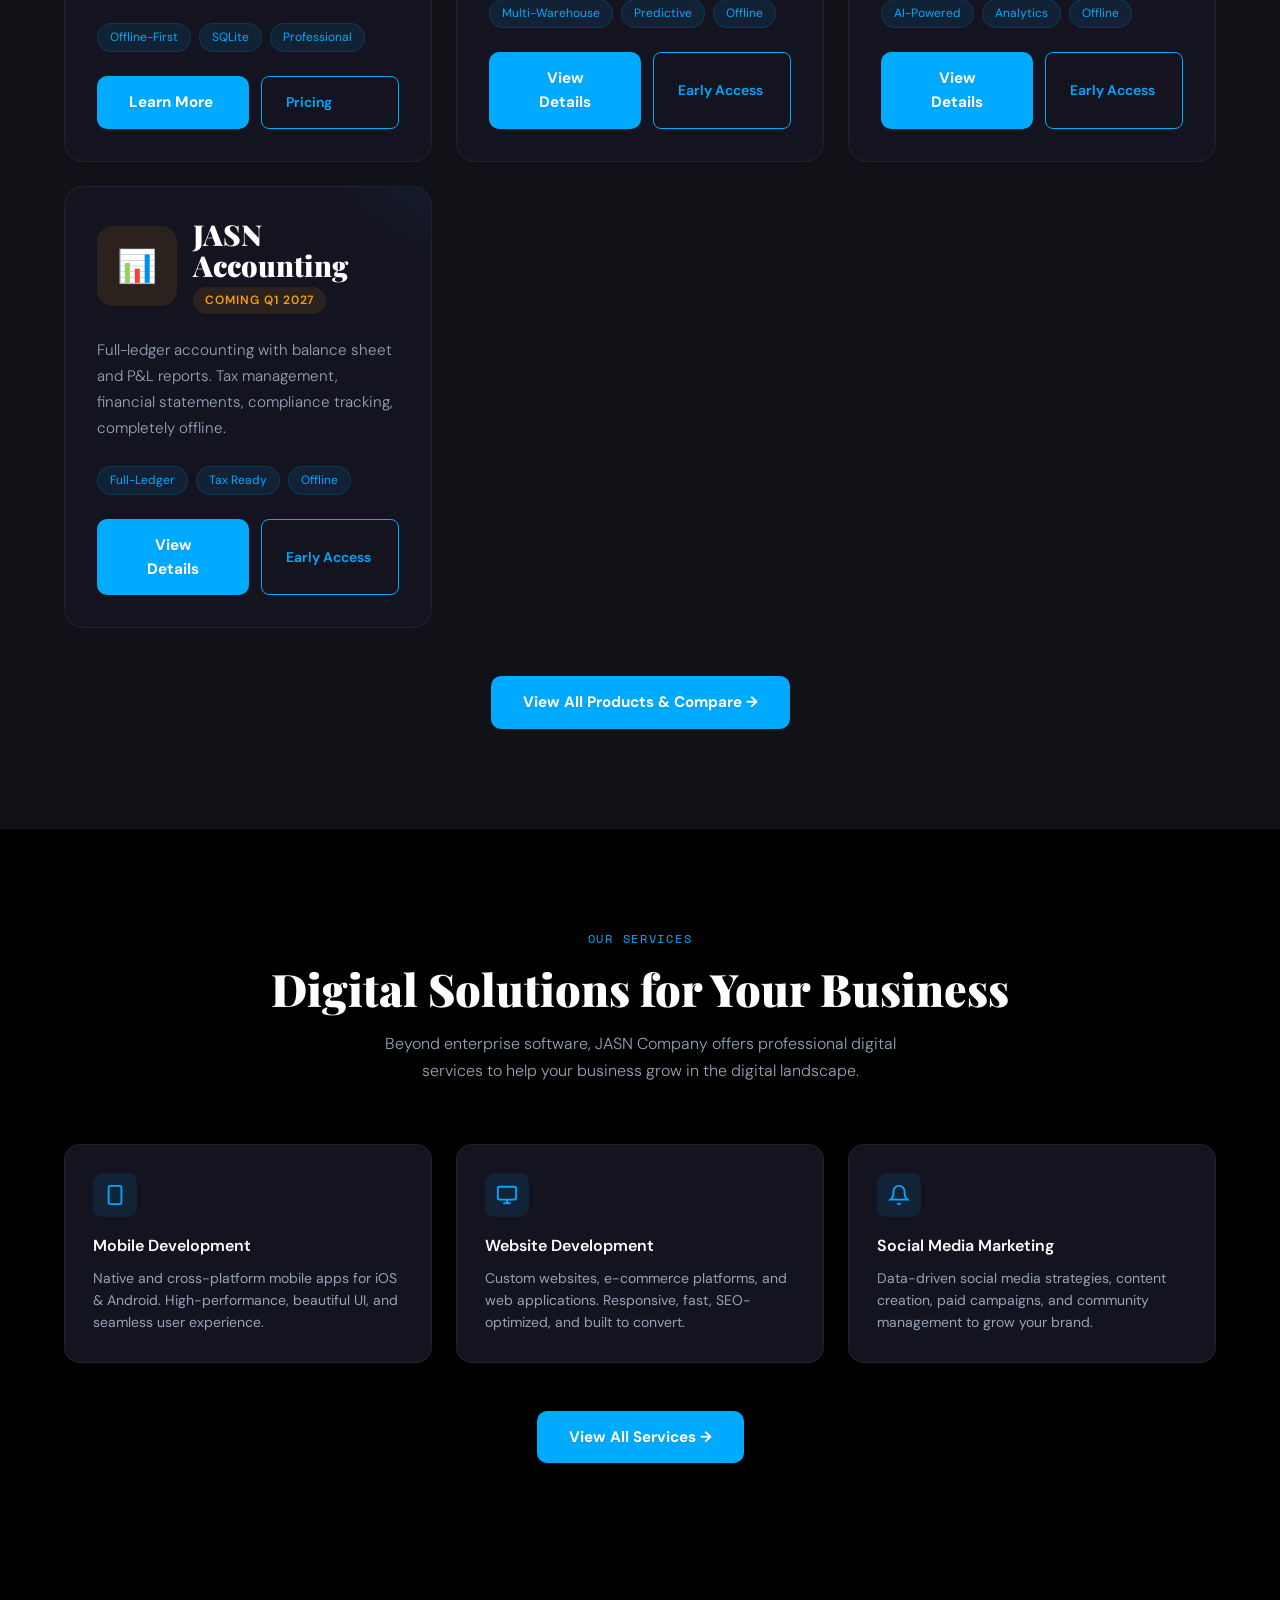
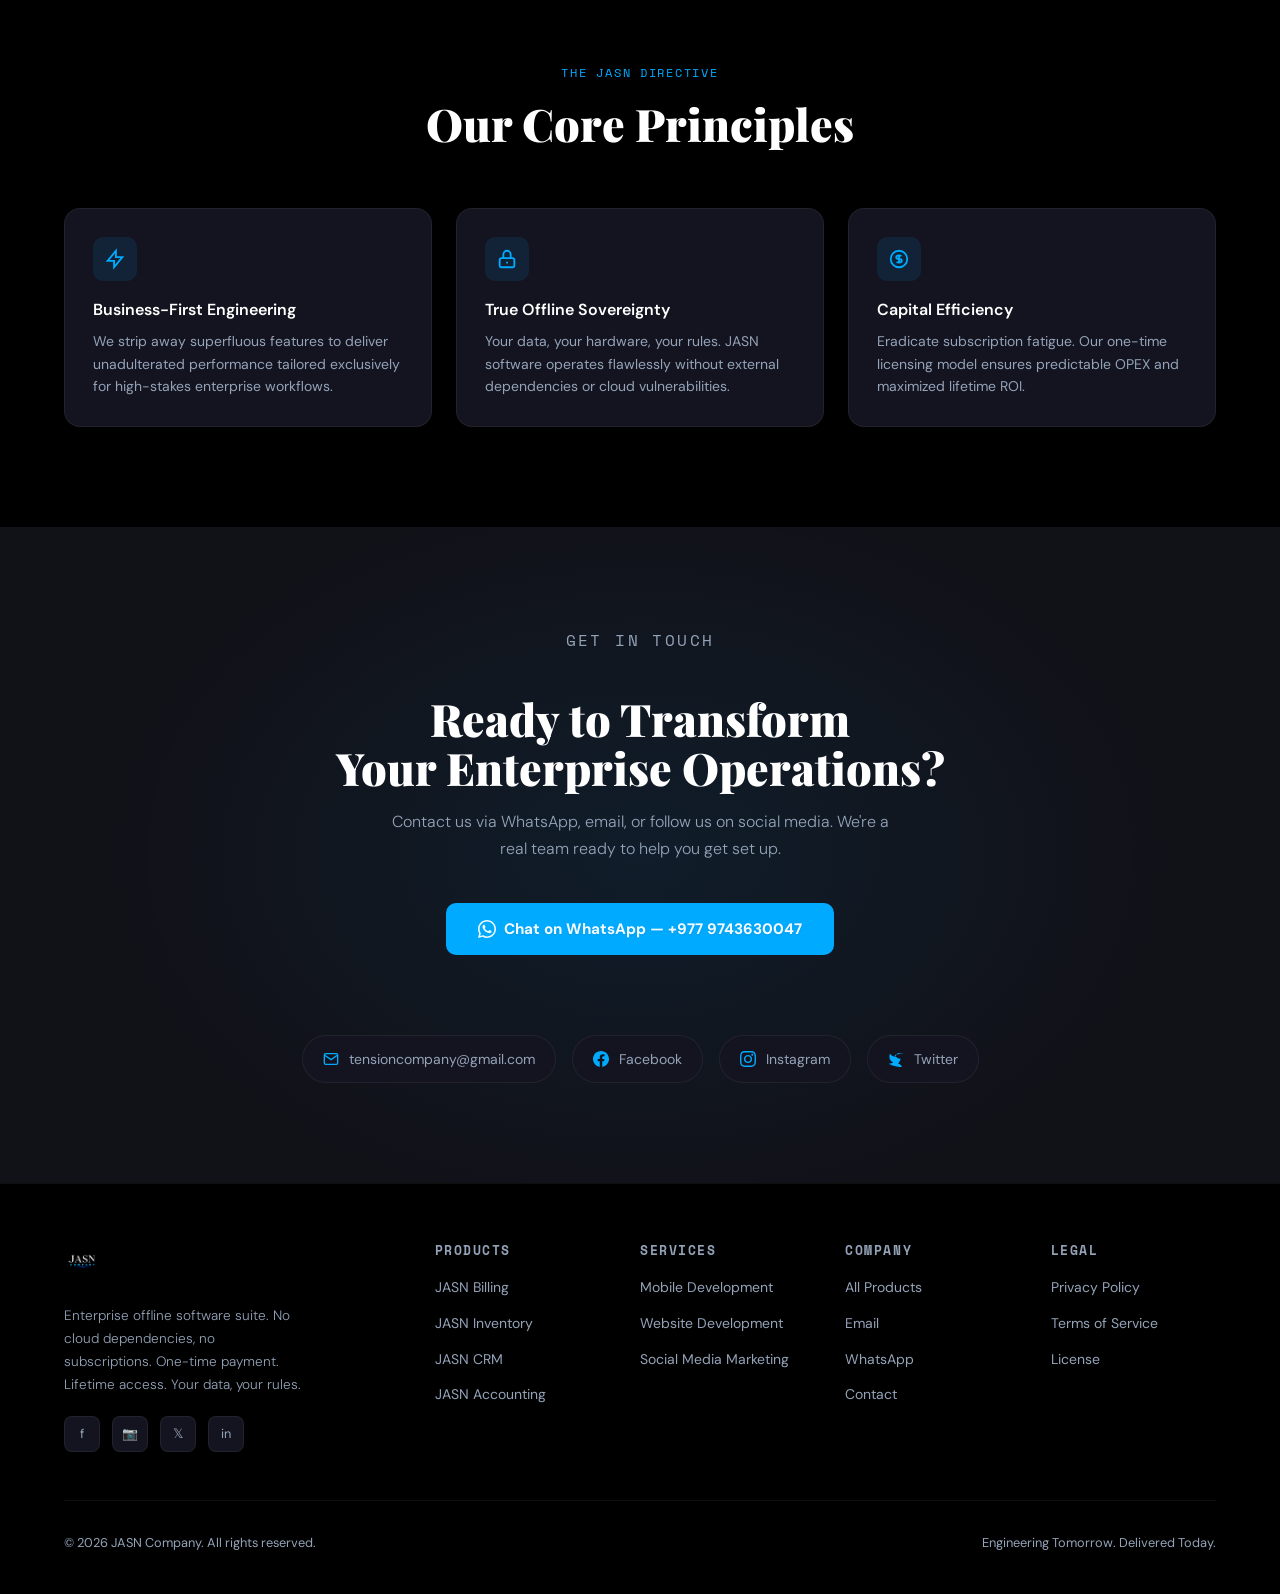
==== commit 33d208ff: "service updated" ====
--- a/index.html
+++ b/index.html
@@ -157,6 +157,7 @@
         <ul class="nav-links">
             <li><a href="index.html">Home</a></li>
             <li><a href="pages/products.html">Products</a></li>
+            <li><a href="pages/services.html">Services</a></li>
             <li><a href="pages/billing.html">JASN Billing</a></li>
             <li><a href="#contact" class="nav-cta">Get Started</a></li>
         </ul>
@@ -316,6 +317,41 @@
 
             <div style="text-align: center; margin-top: 48px;">
                 <a href="pages/products.html" class="btn-primary">View All Products & Compare →</a>
+            </div>
+        </div>
+    </section>
+
+    <!-- SERVICES PREVIEW SECTION -->
+    <section class="section" style="background: var(--black);">
+        <div class="container">
+            <div class="fade-up" style="text-align: center; margin-bottom: 48px;">
+                <p class="section-label">Our Services</p>
+                <h2 class="section-title">Digital Solutions for Your Business</h2>
+                <p class="section-sub" style="margin: 0 auto;">Beyond enterprise software, JASN Company offers professional digital services to help your business grow in the digital landscape.</p>
+            </div>
+
+            <div class="features-grid fade-up">
+                <div class="feat-card">
+                    <div class="feat-icon"><svg fill="none" stroke="currentColor" stroke-width="2" viewBox="0 0 24 24"><rect x="5" y="2" width="14" height="20" rx="2" ry="2"/><line x1="12" y1="18" x2="12.01" y2="18"/></svg></div>
+                    <div class="feat-title">Mobile Development</div>
+                    <div class="feat-desc">Native and cross-platform mobile apps for iOS & Android. High-performance, beautiful UI, and seamless user experience.</div>
+                </div>
+
+                <div class="feat-card">
+                    <div class="feat-icon"><svg fill="none" stroke="currentColor" stroke-width="2" viewBox="0 0 24 24"><rect x="2" y="3" width="20" height="14" rx="2" ry="2"/><line x1="8" y1="21" x2="16" y2="21"/><line x1="12" y1="17" x2="12" y2="21"/></svg></div>
+                    <div class="feat-title">Website Development</div>
+                    <div class="feat-desc">Custom websites, e-commerce platforms, and web applications. Responsive, fast, SEO-optimized, and built to convert.</div>
+                </div>
+
+                <div class="feat-card">
+                    <div class="feat-icon"><svg fill="none" stroke="currentColor" stroke-width="2" viewBox="0 0 24 24"><path d="M18 8A6 6 0 0 0 6 8c0 7-3 9-3 9h18s-3-2-3-9"/><path d="M13.73 21a2 2 0 0 1-3.46 0"/></svg></div>
+                    <div class="feat-title">Social Media Marketing</div>
+                    <div class="feat-desc">Data-driven social media strategies, content creation, paid campaigns, and community management to grow your brand.</div>
+                </div>
+            </div>
+
+            <div style="text-align: center; margin-top: 48px;">
+                <a href="pages/services.html" class="btn-primary">View All Services →</a>
             </div>
         </div>
     </section>
@@ -402,6 +438,14 @@
                 </ul>
             </div>
             <div class="footer-col">
+                <h4>Services</h4>
+                <ul>
+                    <li><a href="pages/services.html">Mobile Development</a></li>
+                    <li><a href="pages/services.html">Website Development</a></li>
+                    <li><a href="pages/services.html">Social Media Marketing</a></li>
+                </ul>
+            </div>
+            <div class="footer-col">
                 <h4>Company</h4>
                 <ul>
                     <li><a href="pages/products.html">All Products</a></li>
--- a/css/styles.css
+++ b/css/styles.css
@@ -768,8 +768,8 @@
 
 .footer-grid {
     display: grid;
-    grid-template-columns: 2fr 1fr 1fr 1fr;
-    gap: 48px;
+    grid-template-columns: 2fr 1fr 1fr 1fr 1fr;
+    gap: 40px;
     max-width: 1200px;
     margin: 0 auto;
     margin-bottom: 48px;
